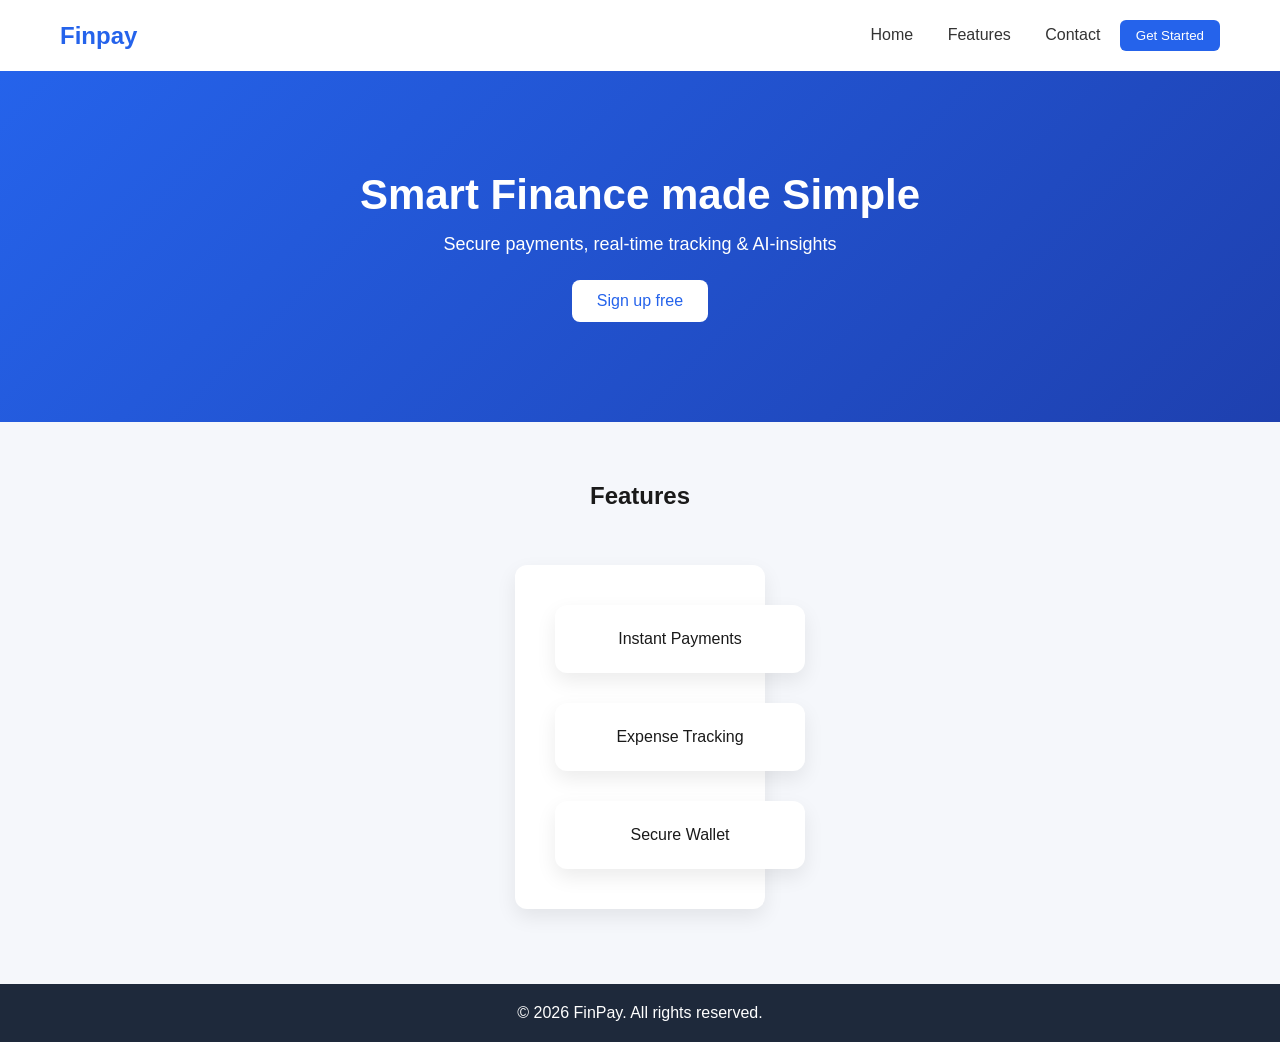
==== index.html @ 37be6daf "Add files via upload" ====
<!DOCTYPE html>
<html>
    <head>
        <meta name="viewport" content="width=device-width, initial-scale=1.0">
        <title>FinTech</title>
        <link rel="stylesheet" href="style.css">
    </head>
    <body>
        <header>
            <h2> Finpay </h2>
            <nav>
                <a href="#home">Home</a>
                <a href="#features">Features</a>
                <a href="#contact">Contact</a>
                <button>Get Started</button>
              </nav>
              
        </header>
        <section class="hero" id="home">
            <h1>Smart Finance made Simple</h1>
            <p>Secure payments, real-time tracking & AI-insights</p>
            <button>Sign up free</button>
        </section>
        <section class="features" id="features">
            <h2>Features</h2>
            <div class="features-container">
                <div class="features-box">Instant Payments</div>
                <div class="features-box">Expense Tracking</div>
                <div class="features-box">Secure Wallet</div>
            </div>
        </section>
        
        <footer>
            <p>© 2026 FinPay. All rights reserved.</p>
        </footer>
    </body>
</html>
---- style.css ----
* {
    margin: 0;
    padding: 0;
    box-sizing: border-box;
    font-family: 'Segoe UI', sans-serif;
  }
  
  body {
    background-color: #f5f7fb;
    color: #1a1a1a;
  }
  
  header {
    display: flex;
    justify-content: space-between;
    align-items: center;
    padding: 20px 60px;
    background: white;
    box-shadow: 0 2px 8px rgba(0,0,0,0.05);
  }
  
  header h2 {
    color: #2563eb;
  }
  
  nav a {
    margin: 0 15px;
    text-decoration: none;
    color: #333;
    font-weight: 500;
  }
  
  nav button {
    padding: 8px 16px;
    background: #2563eb;
    color: white;
    border: none;
    border-radius: 6px;
    cursor: pointer;
  }
  
  .hero {
    text-align: center;
    padding: 100px 20px;
    background: linear-gradient(135deg, #2563eb, #1e40af);
    color: white;
  }
  
  .hero h1 {
    font-size: 42px;
    margin-bottom: 15px;
  }
  
  .hero p {
    font-size: 18px;
    margin-bottom: 25px;
  }
  
  .hero button {
    padding: 12px 25px;
    font-size: 16px;
    border: none;
    border-radius: 8px;
    background: white;
    color: #2563eb;
    cursor: pointer;
  }
  
  .features {
    padding: 60px;
    text-align: center;
  }
  
  .features-container {
    display: flex;
    justify-content: center;
    gap: 30px;
    flex-wrap: wrap;
  }
  
  .features-box {
    width: 250px;
    padding: 25px;
    background: white;
    border-radius: 12px;
    box-shadow: 0 8px 20px rgba(0,0,0,0.08);
    font-weight: 500;
  }

  .features-box:hover {
    transform: translateY(-8px);
    transition: 0.3s;
  }
  
  
  .features h2 {
    margin-bottom: 40px;
  }
  
  .features div {
    display: inline-block;
    width: 250px;
    margin: 15px;
    padding: 25px;
    background: white;
    border-radius: 12px;
    box-shadow: 0 8px 20px rgba(0,0,0,0.08);
    font-weight: 500;
  }
  
  footer {
    text-align: center;
    padding: 20px;
    background: #1e293b;
    color: white;
  }
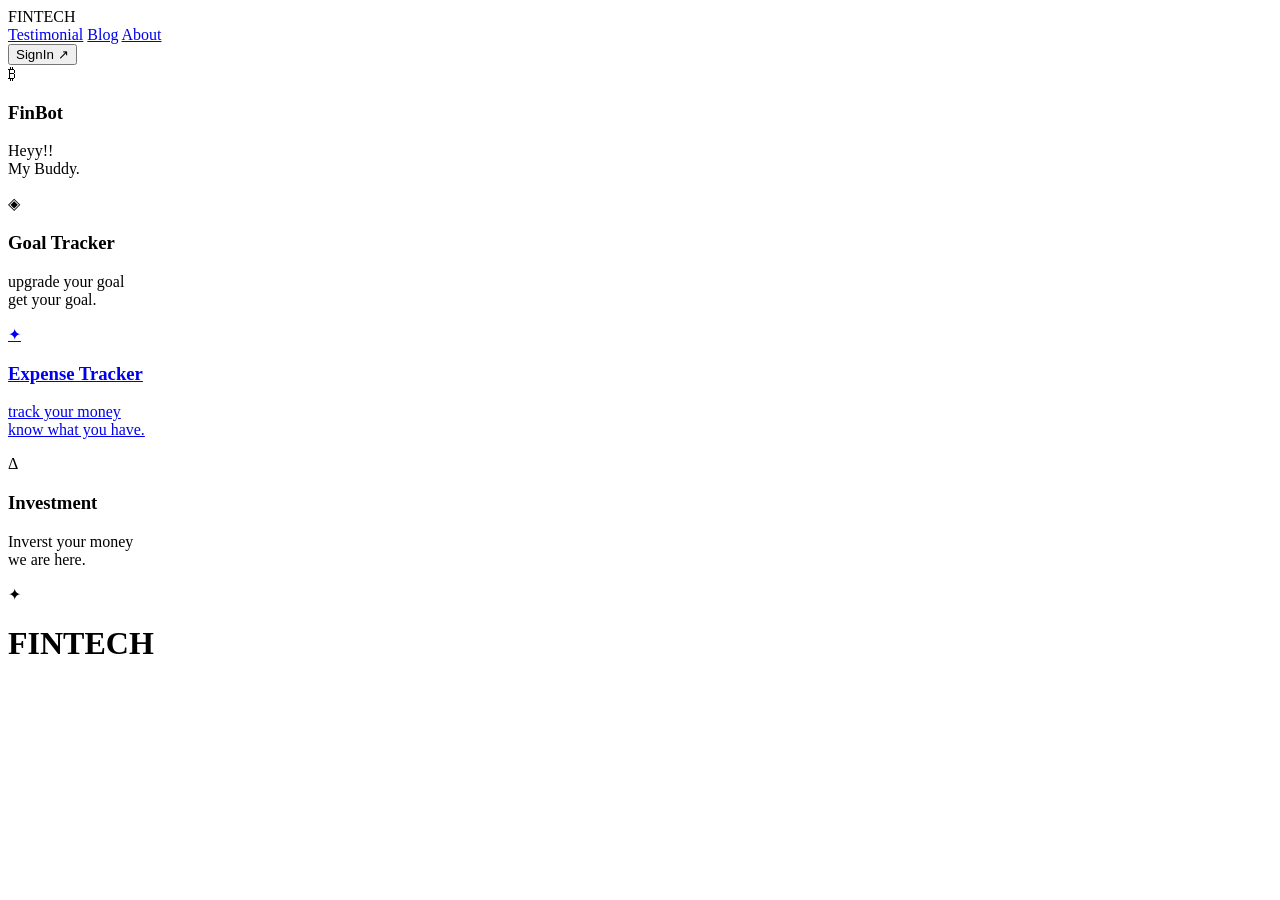
==== commit d4e90b8d: "Replace spiralfinal.css with style.css" ====
--- a/index.html
+++ b/index.html
@@ -1,37 +1,74 @@
 <!DOCTYPE html>
-<html>
-    <head>
-        <meta name="viewport" content="width=device-width, initial-scale=1.0">
-        <title>FinTech</title>
-        <link rel="stylesheet" href="style.css">
-    </head>
-    <body>
-        <header>
-            <h2> Finpay </h2>
-            <nav>
-                <a href="#home">Home</a>
-                <a href="#features">Features</a>
-                <a href="#contact">Contact</a>
-                <button>Get Started</button>
-              </nav>
-              
-        </header>
-        <section class="hero" id="home">
-            <h1>Smart Finance made Simple</h1>
-            <p>Secure payments, real-time tracking & AI-insights</p>
-            <button>Sign up free</button>
-        </section>
-        <section class="features" id="features">
-            <h2>Features</h2>
-            <div class="features-container">
-                <div class="features-box">Instant Payments</div>
-                <div class="features-box">Expense Tracking</div>
-                <div class="features-box">Secure Wallet</div>
-            </div>
-        </section>
-        
-        <footer>
-            <p>© 2026 FinPay. All rights reserved.</p>
-        </footer>
-    </body>
-</html>+<html lang="en">
+<head>
+  <meta charset="UTF-8" />
+  <meta name="viewport" content="width=device-width, initial-scale=1.0"/>
+  <title>FINTECH</title>
+  <link rel="stylesheet" href="style.css" />
+</head>
+<body>
+
+<header class="nav">
+  <div class="logo">FINTECH</div>
+  <nav class="links">
+    <a href="#">Testimonial</a>
+    <a href="blog.html">Blog</a>
+    <a href="portfolio.html">About</a>
+  </nav>
+  <button class="cta">SignIn <span>↗</span></button>
+</header>
+
+<main class="hero">
+  
+  <div class="orbit-container orbit-1">
+    <div class="orbit-line"></div>
+    <div class="pill-box p-left bg-orange">
+      <div class="pill-icon">₿</div>
+      <div class="pill-content">
+        <h3>FinBot</h3>
+        <p>Heyy!!<br/>My Buddy.</p>
+      </div>
+    </div>
+    <div class="pill-box p-right bg-blue">
+      <div class="pill-icon">◈</div>
+      <div class="pill-content">
+        <h3>Goal Tracker</h3>
+        <p>upgrade your goal<br/>get your goal.</p>
+      </div>
+    </div>
+  </div>
+
+  <div class="orbit-container orbit-2">
+  <div class="orbit-line"></div>
+
+  <a href="expense.html" class="pill-box p-left bg-purple">
+    <div class="pill-icon">✦</div>
+    <div class="pill-content">
+      <h3>Expense Tracker</h3>
+      <p>track your money<br/>know what you have.</p>
+    </div>
+  </a>
+
+</div>
+    <div class="pill-box p-right bg-green">
+      <div class="pill-icon">Δ</div>
+      <div class="pill-content">
+        <h3>Investment</h3>
+        <p>Inverst your money <br/>we are here.</p>
+      </div>
+    </div>
+  </div>
+
+  <div class="sphere-wrap">
+    <div class="sphere"></div>
+    <div class="sphere-text">
+      <span class="spark">✦</span>
+      <h1 class="sphere-main-text">FINTECH </h1>
+    </div>
+  </div>
+
+</main>
+
+</body>
+</html>
+
